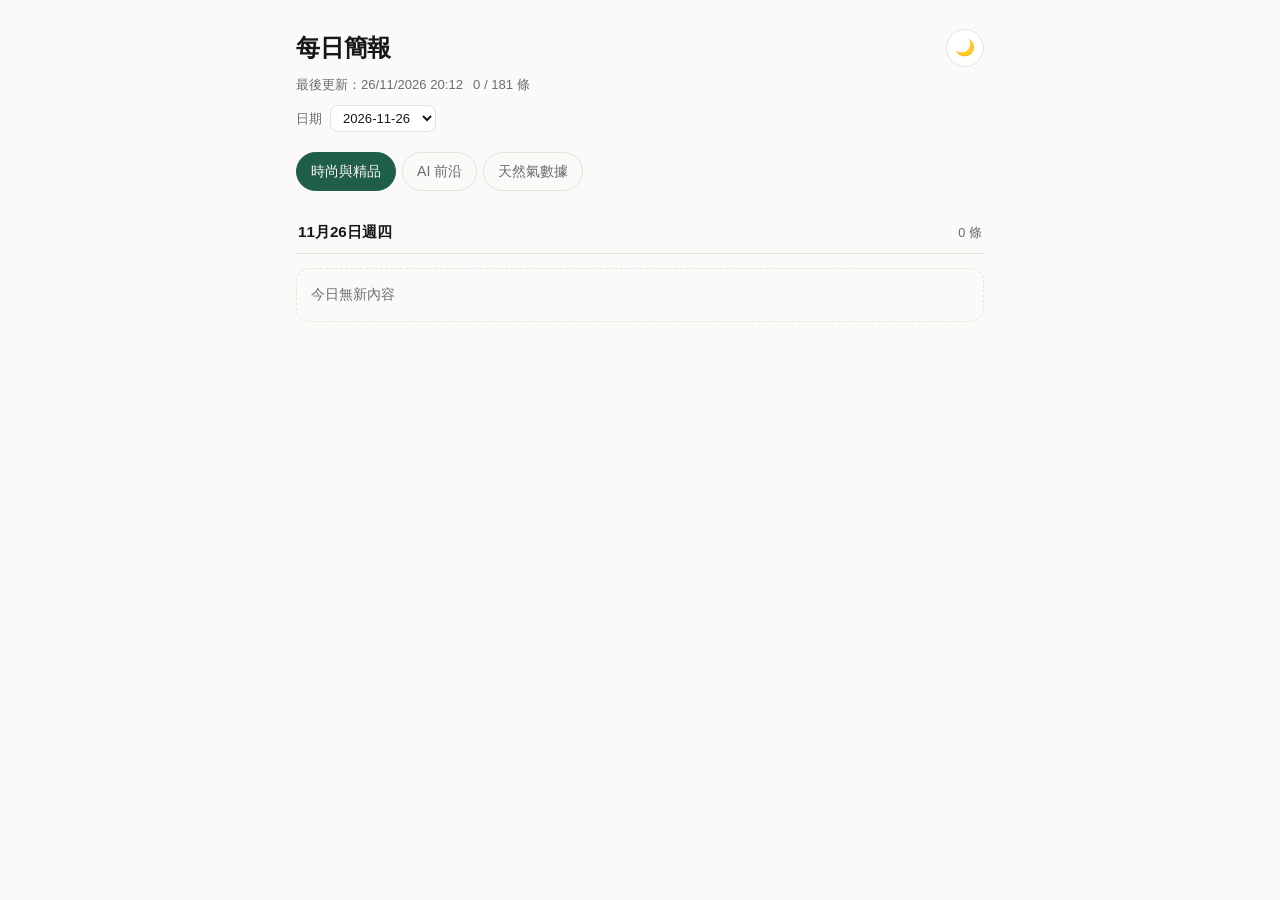
==== index.html @ dddedd18 "briefing: 45816764421 b1b9ca8e9249c053f2d94c27a1dfaee0918ac281" ====
<!DOCTYPE html>
<html lang="zh-Hant">
<head>
  <meta charset="utf-8">
  <meta name="viewport" content="width=device-width, initial-scale=1">
  <meta name="color-scheme" content="light dark">
  <title>每日簡報</title>
  <link rel="stylesheet" href="assets/style.css">
</head>
<body>
  <header class="site-header">
    <div class="title-row">
      <h1>每日簡報</h1>
      <button id="theme-toggle" class="theme-toggle" type="button" aria-label="切換深色模式">🌙</button>
    </div>
    <p class="meta">
      <span id="last-updated">載入中…</span>
      <span id="counts" class="muted"></span>
    </p>
    <div class="date-row" id="date-row" hidden>
      <label for="date-select" class="muted">日期</label>
      <select id="date-select"></select>
    </div>
  </header>

  <nav id="tabs" class="tabs" role="tablist" aria-label="分類"></nav>
  <main id="panels"></main>
  <p id="status" class="status" role="status"></p>

  <script src="assets/app.js" defer></script>
</body>
</html>
---- assets/style.css ----
:root {
  --max-width: 720px;
  --radius: 14px;
  --font: -apple-system, BlinkMacSystemFont, "Segoe UI", "Noto Sans TC",
    "PingFang HK", "Microsoft JhengHei", Roboto, sans-serif;
  --mono: ui-monospace, SFMono-Regular, "SF Mono", Menlo, monospace;
}

:root[data-theme="light"] {
  --bg: #fbfaf8;
  --surface: #ffffff;
  --fg: #17171a;
  --muted: #6b6b73;
  --border: #e6e3dd;
  --accent: #1f5f4a;
  --accent-soft: #e7f0eb;
  --warn: #8a4b12;
  --warn-soft: #fdf1e3;
  --shadow: 0 1px 2px rgba(20, 20, 20, 0.04), 0 8px 24px rgba(20, 20, 20, 0.04);
  --chart: #1f5f4a;
}

:root[data-theme="dark"] {
  --bg: #111214;
  --surface: #191b1e;
  --fg: #ececea;
  --muted: #9a9aa2;
  --border: #2a2d31;
  --accent: #7fc7ac;
  --accent-soft: #1c2b26;
  --warn: #e0b184;
  --warn-soft: #2b2118;
  --shadow: 0 1px 2px rgba(0, 0, 0, 0.4), 0 8px 24px rgba(0, 0, 0, 0.25);
  --chart: #7fc7ac;
}

* {
  box-sizing: border-box;
}

html {
  color-scheme: light dark;
}

body {
  margin: 0 auto;
  padding: 28px 16px 64px;
  max-width: var(--max-width);
  background: var(--bg);
  color: var(--fg);
  font-family: var(--font);
  font-size: 16px;
  line-height: 1.65;
  -webkit-font-smoothing: antialiased;
}

.muted {
  color: var(--muted);
}

.site-header {
  margin-bottom: 20px;
}

.title-row {
  display: flex;
  align-items: center;
  justify-content: space-between;
  gap: 12px;
}

h1 {
  margin: 0;
  font-size: 1.5rem;
  letter-spacing: -0.01em;
}

.meta {
  display: flex;
  flex-wrap: wrap;
  gap: 4px 10px;
  margin: 6px 0 0;
  font-size: 0.82rem;
  color: var(--muted);
}

.theme-toggle {
  border: 1px solid var(--border);
  background: var(--surface);
  color: var(--fg);
  border-radius: 999px;
  width: 38px;
  height: 38px;
  font-size: 1rem;
  cursor: pointer;
  line-height: 1;
}

.date-row {
  display: flex;
  align-items: center;
  gap: 8px;
  margin-top: 10px;
  font-size: 0.82rem;
}

.date-row[hidden] {
  display: none;
}

select {
  background: var(--surface);
  color: var(--fg);
  border: 1px solid var(--border);
  border-radius: 8px;
  padding: 4px 8px;
  font: inherit;
  font-size: 0.82rem;
}

.tabs {
  display: flex;
  gap: 6px;
  overflow-x: auto;
  padding-bottom: 6px;
  margin-bottom: 18px;
  scrollbar-width: none;
}

.tabs::-webkit-scrollbar {
  display: none;
}

.tab {
  flex: 0 0 auto;
  border: 1px solid var(--border);
  background: transparent;
  color: var(--muted);
  border-radius: 999px;
  padding: 7px 14px;
  font: inherit;
  font-size: 0.88rem;
  cursor: pointer;
  white-space: nowrap;
}

.tab[aria-selected="true"] {
  background: var(--accent);
  border-color: var(--accent);
  color: var(--bg);
}

.group {
  margin-bottom: 28px;
}

.group[hidden] {
  display: none;
}

.overview {
  margin: 0 0 14px;
  padding: 12px 14px;
  background: var(--accent-soft);
  border-radius: var(--radius);
  font-size: 0.92rem;
}

.card {
  background: var(--surface);
  border: 1px solid var(--border);
  border-radius: var(--radius);
  padding: 16px 16px 14px;
  margin-bottom: 12px;
  box-shadow: var(--shadow);
}

.card h2 {
  margin: 0;
  font-size: 1.02rem;
  line-height: 1.45;
}

.card h2 a {
  color: var(--fg);
  text-decoration: none;
}

.card h2 a:hover {
  text-decoration: underline;
  text-decoration-thickness: 1px;
  text-underline-offset: 3px;
}

.original-title {
  margin: 3px 0 0;
  font-size: 0.78rem;
  color: var(--muted);
  line-height: 1.4;
}

.card-meta {
  display: flex;
  flex-wrap: wrap;
  align-items: center;
  gap: 8px;
  margin: 8px 0 0;
  font-size: 0.76rem;
  color: var(--muted);
}

.badge {
  display: inline-block;
  padding: 1px 7px;
  border-radius: 999px;
  background: var(--accent-soft);
  color: var(--accent);
  font-variant-numeric: tabular-nums;
}

.blurb {
  margin: 10px 0 0;
  font-weight: 600;
  font-size: 0.94rem;
}

details {
  margin-top: 8px;
}

summary {
  cursor: pointer;
  font-size: 0.82rem;
  color: var(--muted);
}

.detail-body {
  margin: 8px 0 0;
  font-size: 0.9rem;
}

.data-points {
  margin: 10px 0 0;
  padding: 10px 12px;
  list-style: none;
  background: var(--bg);
  border: 1px solid var(--border);
  border-radius: 10px;
  font-family: var(--mono);
  font-size: 0.8rem;
  font-variant-numeric: tabular-nums;
}

.data-points li + li {
  margin-top: 4px;
}

.notice {
  padding: 14px;
  border-radius: var(--radius);
  border: 1px dashed var(--border);
  color: var(--muted);
  font-size: 0.9rem;
}

.notice[data-tone="warn"] {
  border-style: solid;
  background: var(--warn-soft);
  color: var(--warn);
}

.status {
  margin: 24px 0 0;
  font-size: 0.76rem;
  color: var(--muted);
}

.day-header {
  margin: 0 0 12px;
}

.day-toggle {
  display: flex;
  align-items: baseline;
  justify-content: space-between;
  width: 100%;
  gap: 8px;
  border: 0;
  border-bottom: 1px solid var(--border);
  background: transparent;
  color: var(--fg);
  padding: 4px 2px 8px;
  font: inherit;
  cursor: pointer;
}

.day-label {
  font-weight: 600;
  font-size: 0.95rem;
}

.day-count {
  font-size: 0.8rem;
  color: var(--muted);
  font-variant-numeric: tabular-nums;
}

.day-body[hidden] {
  display: none;
}

.card .detail-body {
  margin: 10px 0 0;
  font-size: 0.92rem;
  line-height: 1.7;
}

.retry {
  margin-top: 10px;
  border: 1px solid var(--border);
  background: var(--surface);
  color: var(--fg);
  border-radius: 8px;
  padding: 6px 12px;
  font: inherit;
  font-size: 0.85rem;
  cursor: pointer;
}

:focus-visible {
  outline: 2px solid var(--accent);
  outline-offset: 2px;
  border-radius: 4px;
}

@media (max-width: 420px) {
  body {
    padding: 20px 14px 56px;
  }

  h1 {
    font-size: 1.3rem;
  }
}

@media (max-width: 560px) {
  body {
    padding-bottom: 92px;
  }

  .tabs {
    position: fixed;
    left: 0;
    right: 0;
    bottom: 0;
    z-index: 20;
    margin: 0;
    padding: 8px 12px calc(8px + env(safe-area-inset-bottom));
    background: var(--bg);
    border-top: 1px solid var(--border);
    gap: 4px;
  }

  .tab {
    flex: 1 1 0;
    text-align: center;
    padding: 9px 8px;
    font-size: 0.85rem;
  }
}
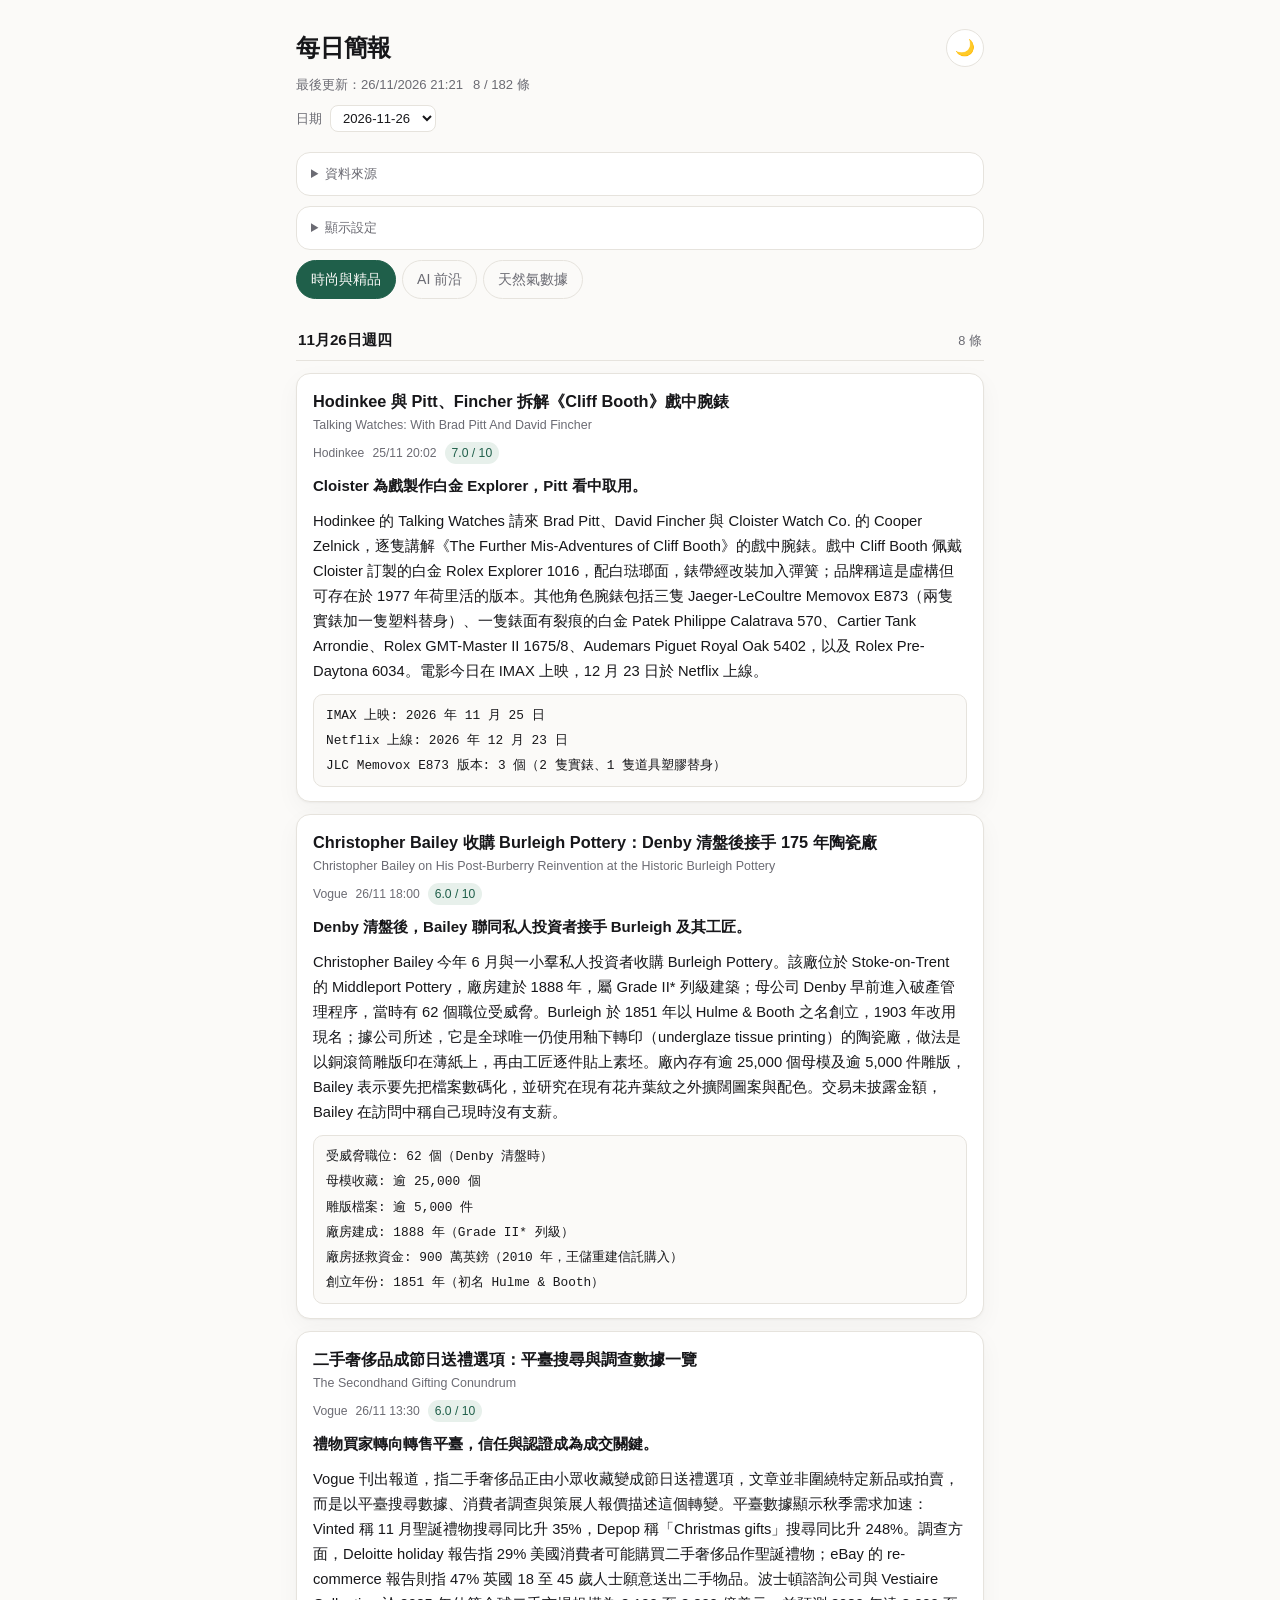
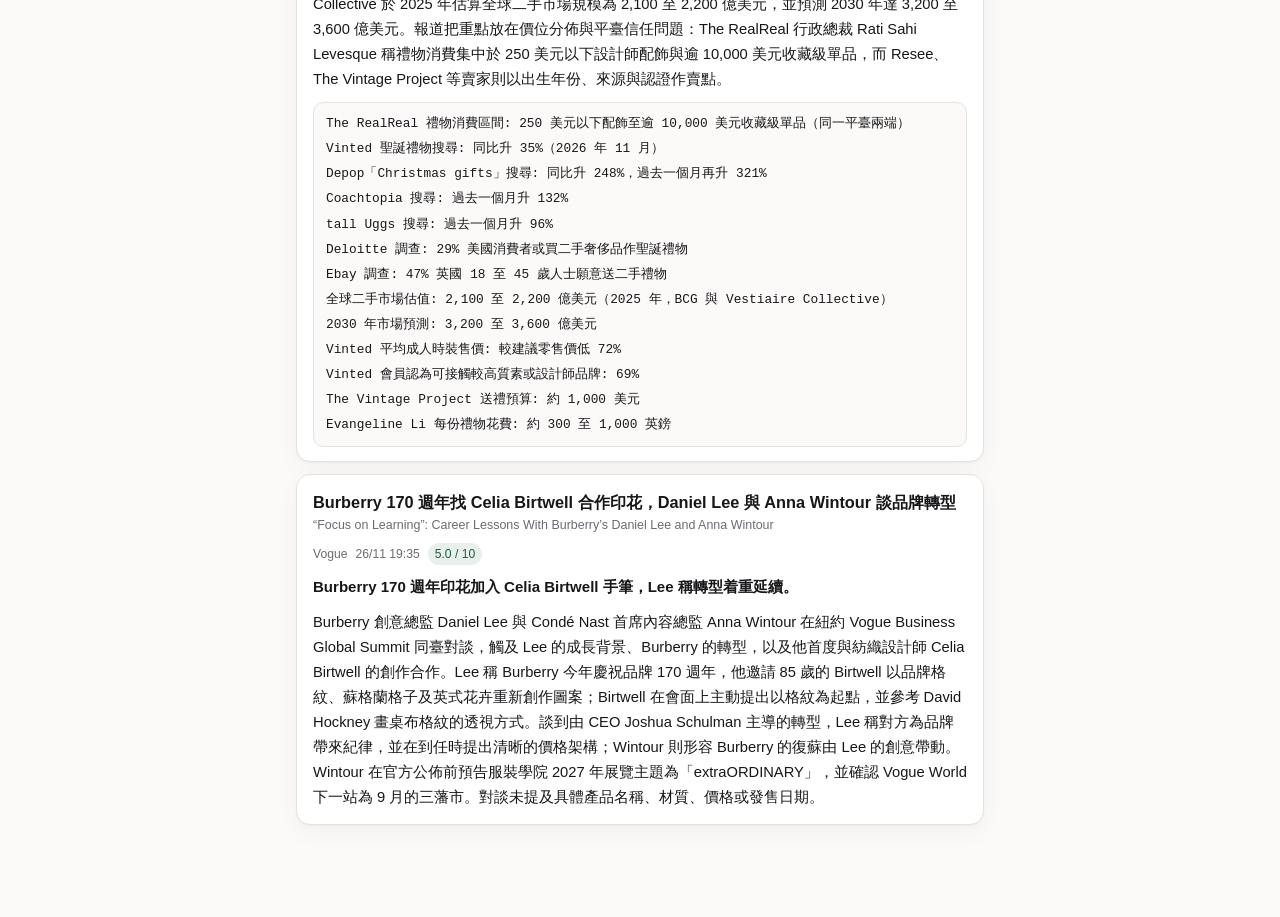
==== commit 0eb83a98: "briefing: 45827112711 26ac316e332ad7b457e645c0d1477e0ef8d56538" ====
--- a/index.html
+++ b/index.html
@@ -23,6 +23,19 @@
     </div>
   </header>
 
+  <details class="panel">
+    <summary>資料來源</summary>
+    <div id="sources-list"></div>
+  </details>
+
+  <details class="panel">
+    <summary>顯示設定</summary>
+    <div class="prefs">
+      <label><input type="checkbox" id="pref-original" checked> 顯示原文標題</label>
+      <label><input type="checkbox" id="pref-compact"> 緊湊模式</label>
+    </div>
+  </details>
+
   <nav id="tabs" class="tabs" role="tablist" aria-label="分類"></nav>
   <main id="panels"></main>
   <p id="status" class="status" role="status"></p>
--- a/assets/style.css
+++ b/assets/style.css
@@ -108,6 +108,62 @@
   display: none;
 }
 
+.panel {
+  border: 1px solid var(--border);
+  border-radius: var(--radius);
+  background: var(--surface);
+  padding: 10px 14px;
+  margin-bottom: 10px;
+  font-size: 0.85rem;
+}
+
+.panel summary {
+  cursor: pointer;
+  color: var(--muted);
+}
+
+.sources-group h3 {
+  margin: 12px 0 4px;
+  font-size: 0.8rem;
+  color: var(--muted);
+  font-weight: 600;
+}
+
+.sources-group ul {
+  margin: 0;
+  padding-left: 18px;
+}
+
+.sources-group a {
+  color: var(--fg);
+}
+
+.prefs {
+  display: flex;
+  flex-wrap: wrap;
+  gap: 14px;
+  margin-top: 10px;
+}
+
+.prefs label {
+  display: inline-flex;
+  align-items: center;
+  gap: 6px;
+}
+
+body.hide-original .original-title {
+  display: none;
+}
+
+body.compact .card {
+  padding: 12px 12px 10px;
+}
+
+body.compact .detail-body {
+  font-size: 0.88rem;
+  line-height: 1.6;
+}
+
 select {
   background: var(--surface);
   color: var(--fg);
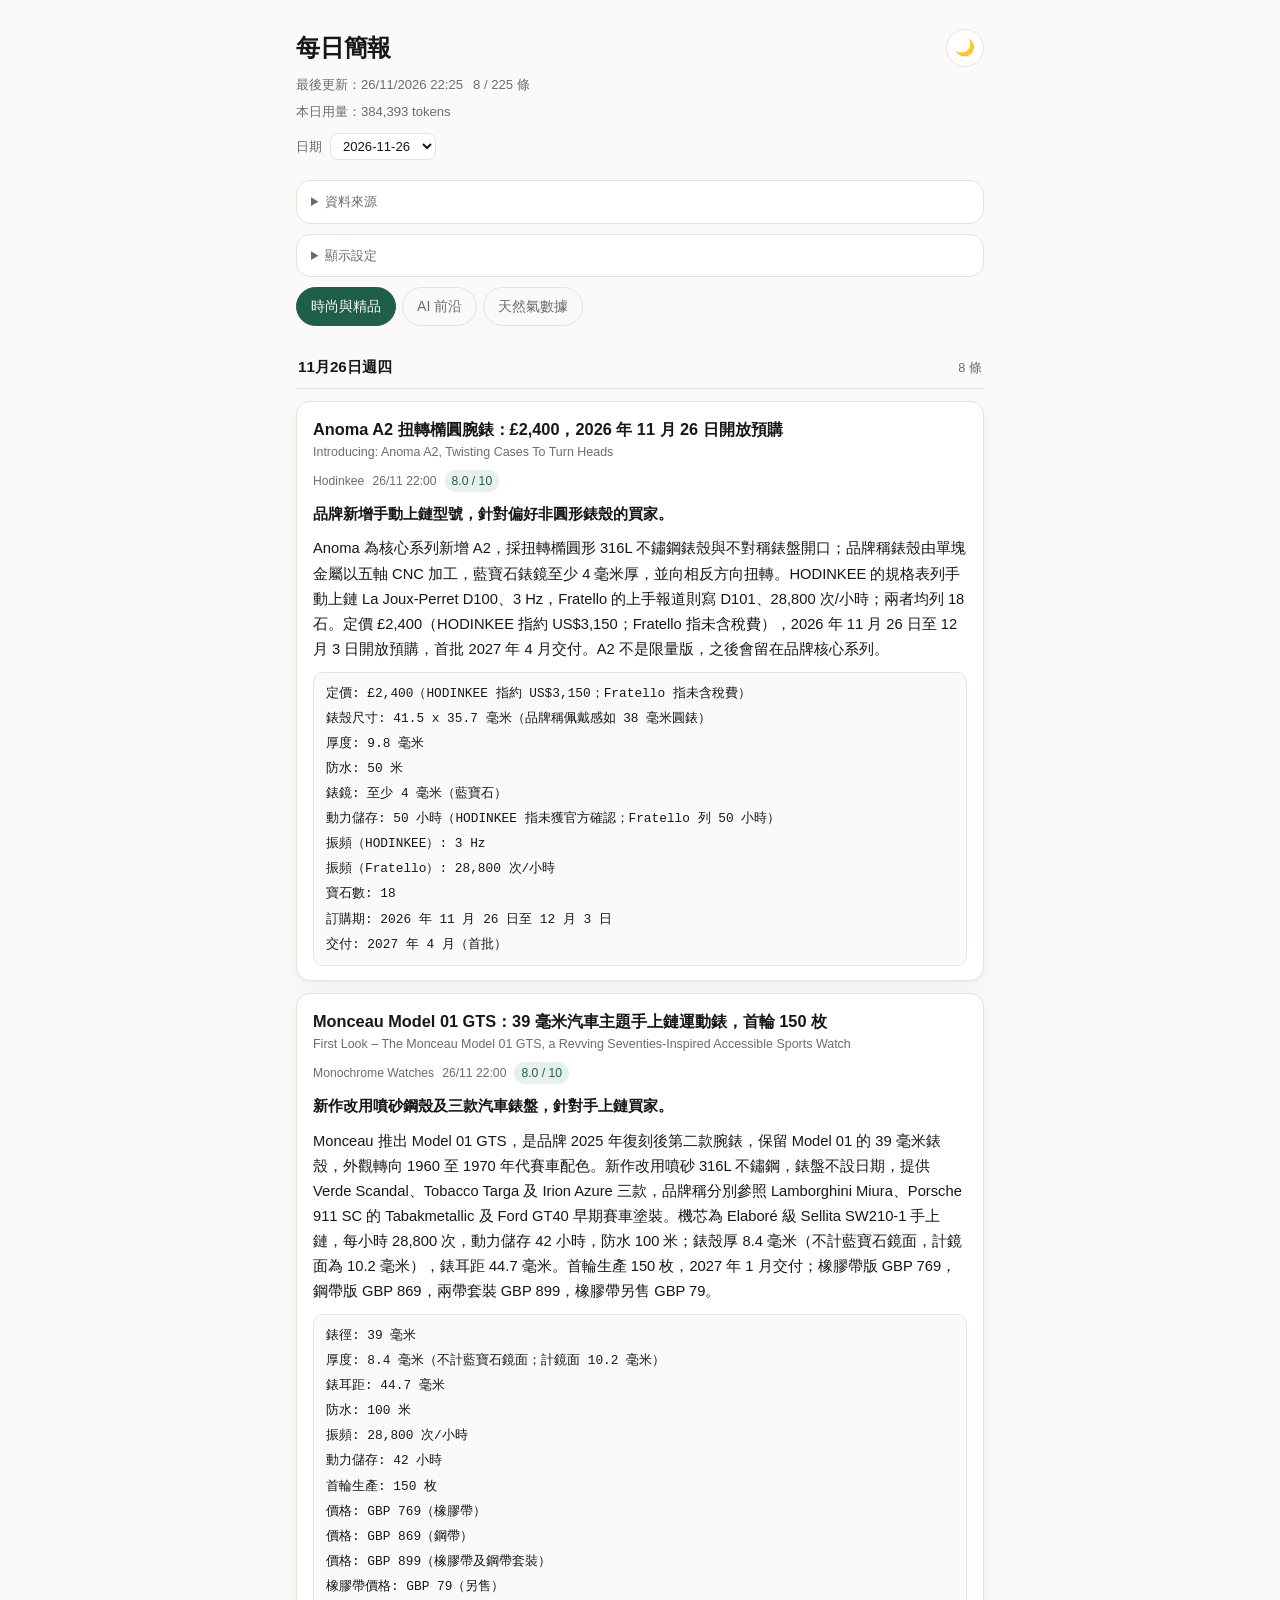
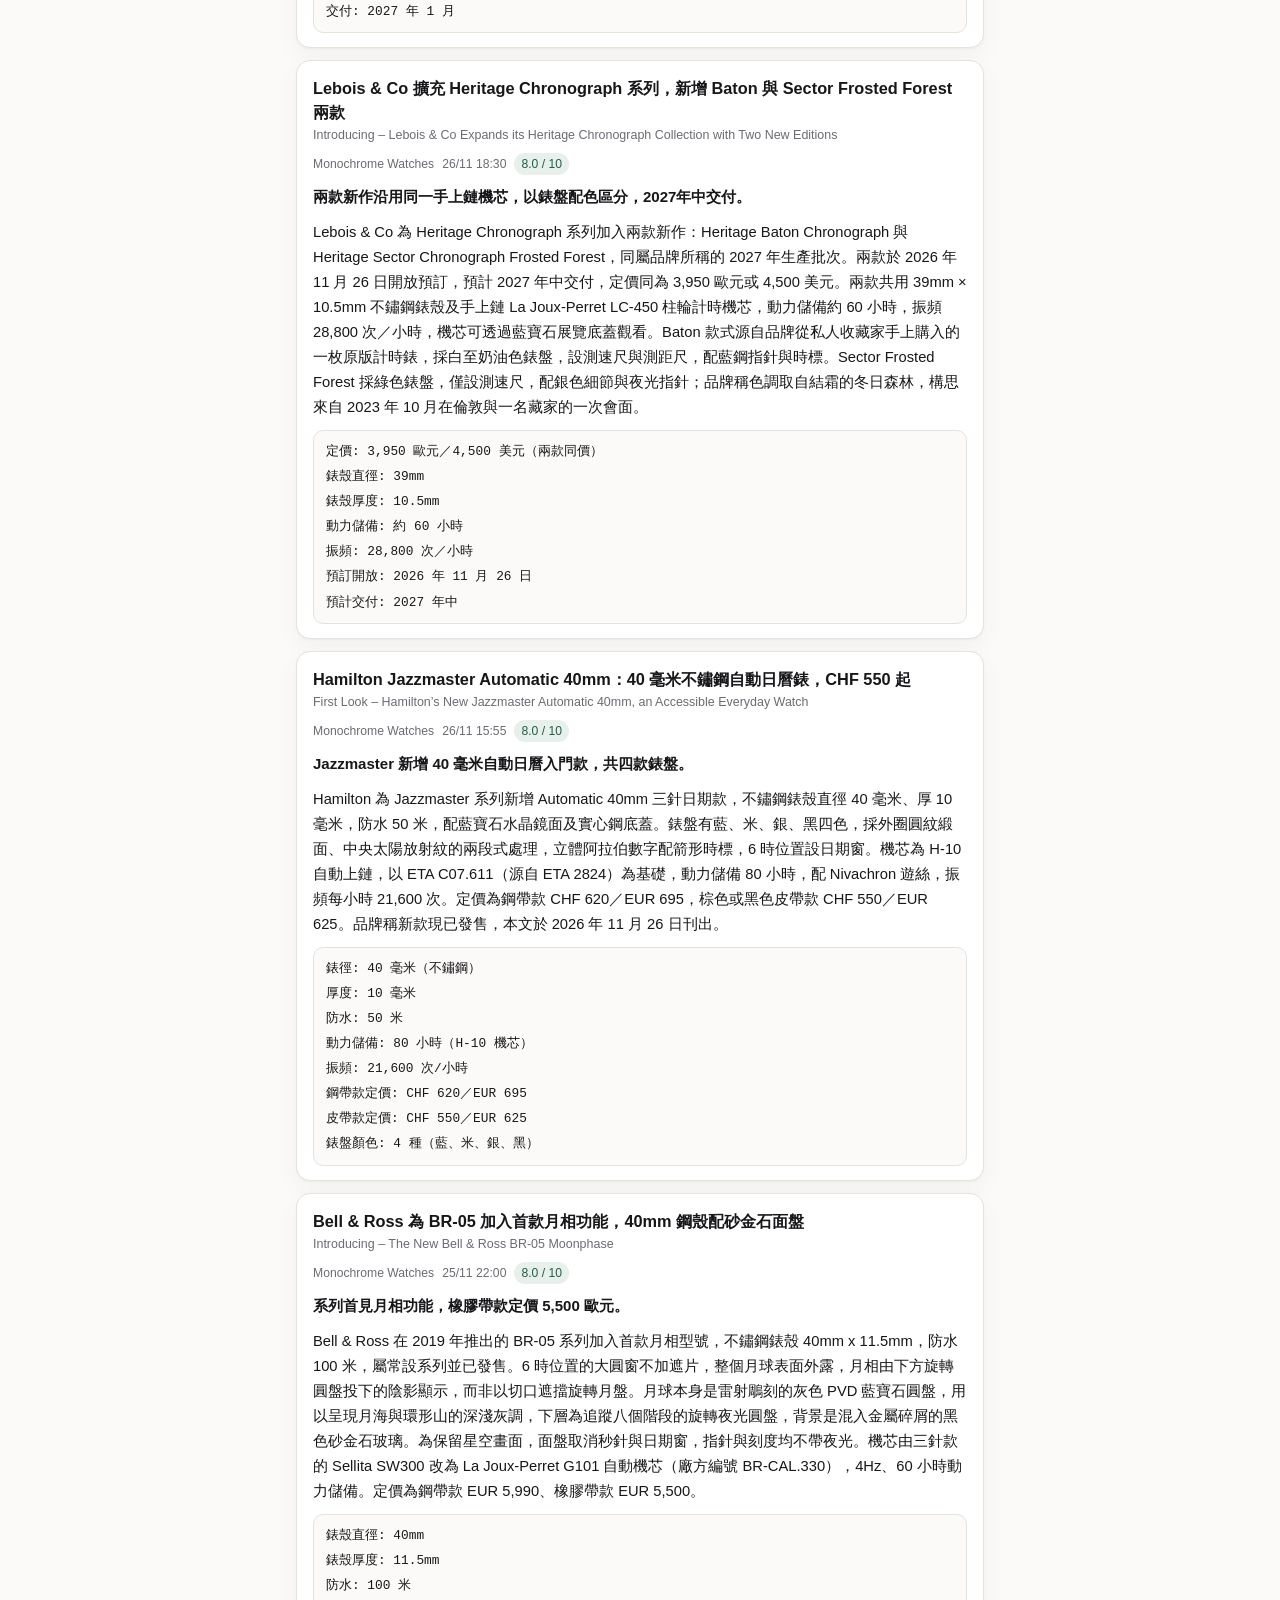
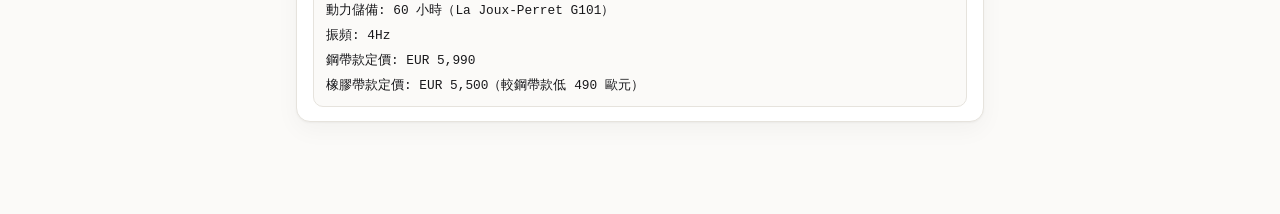
==== commit b0f14548: "briefing: 45837109043 93290b77d6e92b3b6396d2a14dd25cc4a32db646" ====
--- a/index.html
+++ b/index.html
@@ -17,6 +17,7 @@
       <span id="last-updated">載入中…</span>
       <span id="counts" class="muted"></span>
     </p>
+    <p class="meta"><span id="usage" class="muted"></span></p>
     <div class="date-row" id="date-row" hidden>
       <label for="date-select" class="muted">日期</label>
       <select id="date-select"></select>
